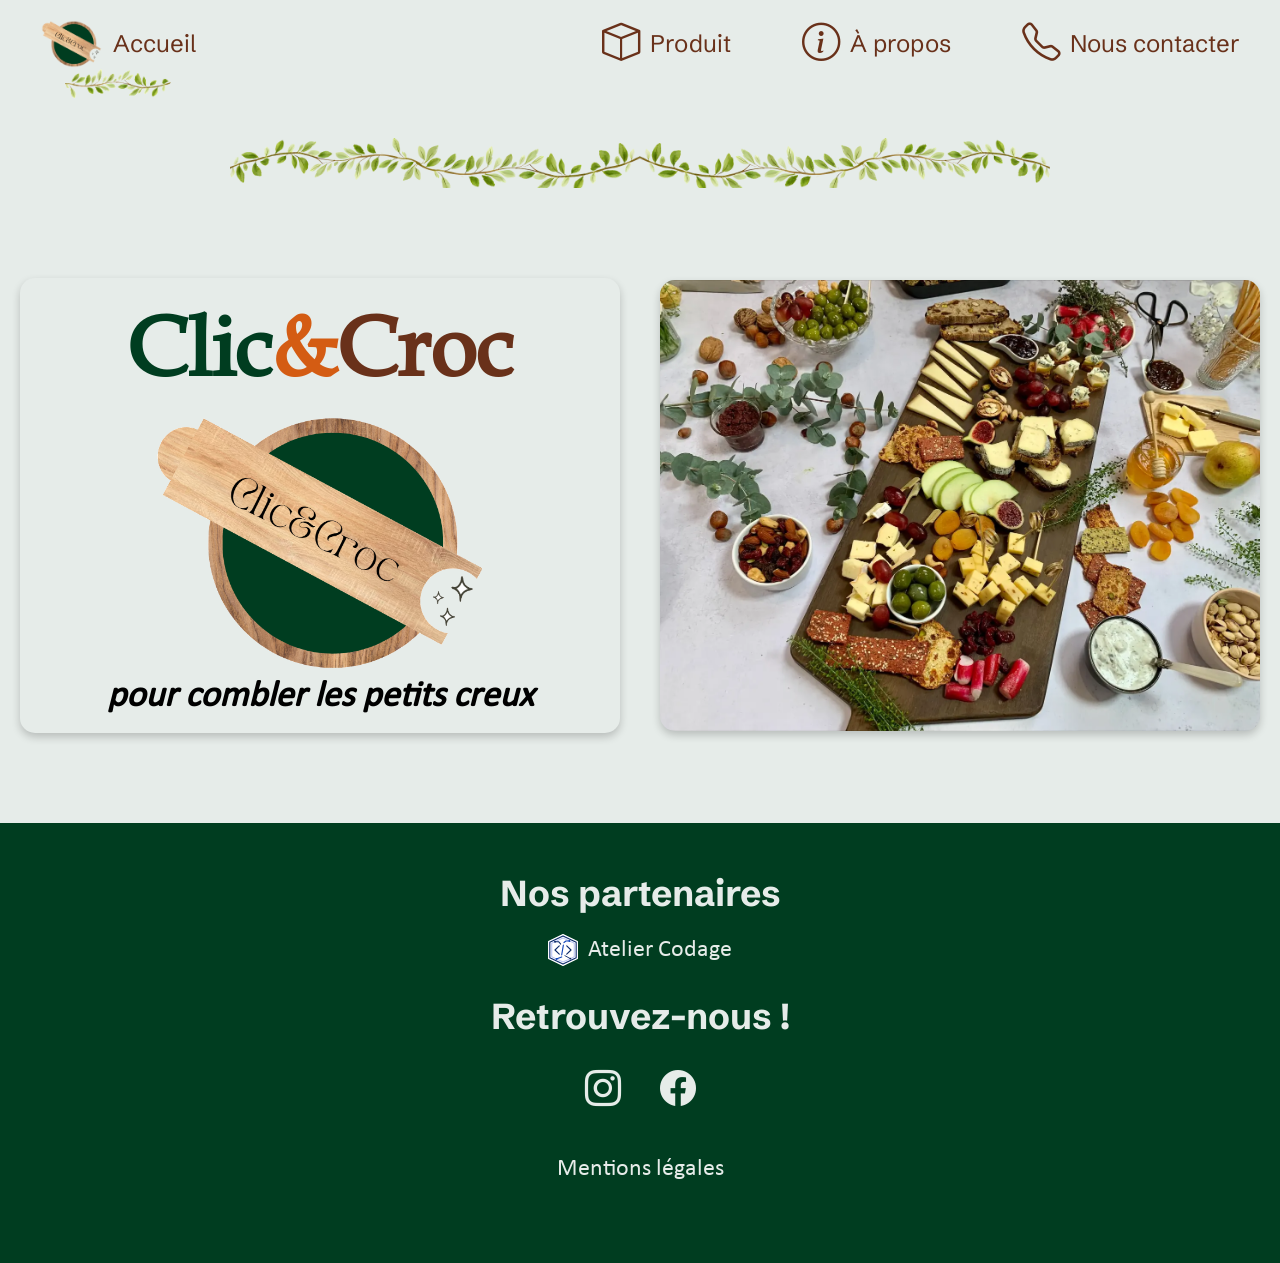
==== index.html @ 9d48530d "Add files via upload" ====
<!DOCTYPE html>
<html lang="fr">

<head>
    <meta charset="UTF-8">
    <meta name="viewport" content="width=device-width, initial-scale=1.0">
    <link rel="stylesheet" href="https://cdn.jsdelivr.net/npm/bootstrap-icons@1.13.1/font/bootstrap-icons.min.css">
    <link rel="preconnect" href="https://fonts.googleapis.com">
    <link rel="preconnect" href="https://fonts.gstatic.com" crossorigin>
    <link href="https://fonts.googleapis.com/css2?family=Schibsted+Grotesk:ital,wght@0,400..900;1,400..900&display=swap" rel="stylesheet">
    <link rel="stylesheet" href="./css/normalize.css">
    <link rel="stylesheet" href="./css/style.css">
    <title>Accueil</title>
</head>

<body>

    <!-- Contenu du header : navigation ------------------------------------------------------------->
    <header>
        <nav class="nav">

            <!-- Bouton Menu (visible sur téléphone ; caché sur ordi) -->
            <button class="nav__toggle" type="button" aria-label="Ouvrir le menu">
                <i class="bi bi-list" aria-hidden="true"></i>
            </button>

            <!-- Liste du menu (affiché/caché sur téléphone ; visible sur ordi) -->
            <ul class="nav__ribbon">
                <li class="left">
                    <a href="./index.html">
                        <div>                            
                            <img class="logo" src="./images/logo.png" alt="Le logo de la mini-entreprise">
                            <span>Accueil</span>
                        </div>
                        <div class="active"><img src="./images/soulignage-mini.png" alt="souligné"></div>
                    </a>
                </li>

                <li class="right">
                    <ul class="nav__list">
                        <li>
                            <a href="./pages/produit.html">
                                <div>
                                    <i class="bi bi-box"></i>
                                    <span>Produit</span>
                                </div>
                                <div class="underline"><img src="./images/soulignage-mini.png" alt="souligné"></div>
                            </a></li>
                        <li>
                            <a href="./pages/a-propos.html">
                                <div>
                                    <i class="bi bi-info-circle"></i>
                                    <span>À propos</span>
                                </div>                
                                <div class="underline"><img src="./images/soulignage-mini.png" alt="souligné"></div>             
                            </a>
                        </li>
                        <li>
                            <a href="./pages/contact.html">
                                <div>
                                    <i class="bi bi-telephone"></i>
                                    <span>Nous contacter</span>
                                </div>
                                <div class="underline"><img src="./images/soulignage-mini.png" alt="souligné"></div>
                            </a>
                        </li>
                    </ul>
                </div>
        </nav>

        <div class="separation">
            <img class="sep1" src="./images/separation.png" alt="">
            <img class="sep2" src="./images/separation.png" alt="">
        </div>
    </header>
    
    <!-- Contenu du main : contenu général de la page, organisé par sections ------------------------>
    <main class="accueil">
        <div class="text">
            <h3>
                <span class="name">
                    <span class="vert">Clic</span><span class="orange">&</span><span class="marron">Croc</span>
                </span>
            </h3>
            <img class="logo" src="./images/logo.png" alt="Logo Clic&Croc">
            <h4>pour combler les petits creux</h4>
        </div>
        <img src="./images/produit.png" alt="La Croc'planche">
    </main>

    <!-- Contenu du footer : bandeau de mentions légales -------------------------------------------->
    <footer>
        <section class="partenaires">
            <h2>Nos partenaires</h2>
            <ul class="partenaires__list">
                <li>
                    <img src="./images/logo-atelier.svg" alt="">
                    <span>Atelier Codage</span>
                </li>
            </ul>
        </section>
        
        <section class="reseaux">
            <h2>Retrouvez-nous !</h2>
            <ul class="reseaux__list">
                <li>
                    <a href="https://www.instagram.com/mini_entreprise_alcuin/" target="_blank" rel="noopener noreferrer">
                        <i class="bi bi-instagram"></i>
                    </a>
                </li>
                <li>
                    <a href="https://www.facebook.com/Mini.Alcuin" target="_blank" rel="noopener noreferrer">
                        <i class="bi bi-facebook"></i>
                    </a>
                </li>
            </ul>
        </section>
        
        <section>
            <a class="mentions" href="./pages/mentions-legales.html" target="_blank">Mentions légales</a>
        </section>
    </footer>
</body>
</html>
---- css/style.css ----
/* ------------------------------------------- POLICES D'ÉCRITURE ------------------------------------------ */
@font-face {
    font-family: "Book Antiqua";
    src: url("../fonts/book-antiqua.ttf");
    font-display: swap;
}

@font-face {
    font-family: "Calibri";
    src: url("../fonts/calibri.ttf");
    font-display: swap;
}


/* ----------------------------------------------- VARIABLES ----------------------------------------------- */
:root {
    --marron: rgba(105, 49, 26);
    --vert: rgba(0, 61, 32);
    --orange: rgba(212, 92, 19);
    --near-white: rgb(230, 236, 233);
}

* {
    margin: 0;
    padding: 0;
    box-sizing: border-box;
}

html {
    font-size: clamp(1rem, 2vw, 1.5rem);
    font-family: "Calibri", sans-serif;
}

body {
    background-color: var(--near-white);
}


/* -------------------------------- GESTION DU MENU SMARTPHONE / ORDINATEUR -------------------------------- */
.nav {
    color: var(--marron);
    padding-top: 10px;
}

.nav__list {
    display: flex;
    flex-wrap: nowrap;
    gap: 4vw;
    list-style: none;
}

.nav__toggle {
    padding: 10px;
}

.nav__toggle i {
    margin: 10px;
    color: var(--marron);
}

.nav__ribbon {
    display: flex;
    flex-wrap: nowrap;
    justify-content: space-between;
    align-items: center;
    padding: 0 30px;
}

.left {
    justify-content: center;
    align-items: center;
    list-style: none;
}

.left a {
    display: flex;
}

.left, .nav__list li {
    display: flex;
    flex-direction: column;
    align-items: center;
}

.right {
    display: flex;
    gap: 2em;
    justify-content: flex-end;
}

.nav__list i, .nav__toggle i, .left .logo {
    font-size: 1.6rem;
    height: 2rem;
}

.nav__list a div:first-child, .left a div:first-child {
    display: flex;
    align-items: center;
    margin: 0;
}

.left a, .nav__list a {
    display: flex;
    align-items: center;
    flex-direction: column;
    text-decoration: none;
    color: var(--marron);
    padding: 10px;
    border-radius: 50px;
    font-family: "Schibsted Grotesk", sans-serif;
}

.left a > div:first-child, .nav__list a > div:first-child {
    display: flex;
    flex-wrap: nowrap;
    gap: 10px;
    align-items: center;
}

.underline, .active {
    height: 60px;
}

.active img {
    height: 30px;
}

.underline img {
    visibility: hidden;
}

.nav__list a:hover img, .left a:hover img {
    visibility: visible;
}

.underline img {
    display: block;
    height: 30px;
}

.separation {
    max-height: 50px;
    max-width: 95vw;
    display: flex;
    flex-wrap: nowrap;
    gap: 0;
    margin: auto;
    width: fit-content;
}

.sep1, .sep2 {
    max-width: 50%;
    max-height: 50px;
}

.sep2 {
    transform: scaleX(-1);
}

/* Spécifique smartphone ----------------------------------------------------- */
@media screen and (max-width: 767px) {
    .nav {
        padding: 0;
    }

    .nav__toggle {
        display: flex;
    }

    .nav__ribbon {
        display: none;
        flex-direction: column;
        align-items: stretch;
        gap: 0;
        width: 100%;
        padding: 0;
    }

    .left, .nav__list li {
        width: 100%;
        justify-content: stretch;
        align-items: flex-start;
    }

    .left a, .nav__list a {
        width: 100%;
        align-items: flex-start;
    }

    .nav__list {
        flex-direction: column;
        align-items: flex-start;
        gap: 0;
        width: 100%;
    }

    .left img {
        background-color: var(--near-white);
    }

    .nav__ribbon .active, .nav__ribbon .underline  {
        display: none;
    }

    .nav__ribbon a:active {
        background-color: var(--marron);
        color: var(--near-white);
        border-radius: 0;
    }

    /* Affiche la liste du menu quand le focus est dans le nav */
    .nav:focus-within .nav__ribbon {
        display: flex;
    }

    .nav__toggle {
        all: unset;
        cursor: pointer;
        display: flex;
        align-items: center;
        justify-content: center;
    }
}

/* Spécifique ordinateur ----------------------------------------------------- */
@media screen and (min-width: 768px) {
    .nav__toggle {
        display: none;
    }
    .nav__list {
        display: flex;
        flex-direction: row;
    }
}

/* ------------------------------------------- MAIN ------------------------------------------ */
.name {
    font-family: "Book Antiqua", serif;
    font-weight: bold;
    font-size: 3.5rem;
}

.name .vert {
    color: var(--vert);
}

.name .orange {
    color: var(--orange);
}

.name .marron {
    color: var(--marron);
}

main p, main li {
    line-height: 1.5em;
}

main h3 {
    font-size: 4.2rem;
}

main h4 {
    font-size: 1.5rem;
    font-style: italic;
}

main .logo__coul1 {
    color: var(--marron);
}

main .logo__coul2 {
    color: var(--vert);
}

main .logo__coul3 {
    color: var(--orange);
}

main img {
    display: block;
    border-radius: 15px;
    text-align: center;
}

main ul {
    list-style-position: inside;
}

/* Main - Accueil ------------------------------------------ */
.accueil {
    display: flex;
    flex-wrap: wrap;
    gap: 3vw;
    width: 100%;
    align-items: center;
    margin: 40px 0;
    background: url("../images/bois.jpg") center;
    background-size: 100%;
    padding: 20px;
}

.accueil > * {
    width: 100%;
    min-width: 300px;
    max-width: 600px;
    box-shadow: 0 4px 8px rgb(0, 0, 0, 0.2);
    border-radius: 15px;
    margin: 30px auto;
    background-color: var(--near-white);
}

.accueil > div {
    padding: 15px;
}

.name-slogan {
    display: flex;
    flex-direction: column;
    align-items: center;
}

.accueil img {
    display: block;
    max-width: 600px;
}

.accueil .text {
    display: flex;
    flex-direction: column;
    align-items: center;
    justify-content: center;
}

.accueil .logo {
    max-width: 350px;
}

/* Main - A Propos ------------------------------------------ */
.a-propos {
    display: flex;
    flex-direction: column;
    gap: 0;
    align-items: flex-start;
    margin: auto;
    font-size: 1rem;
}

.organigramme {
    display: flex;
    flex-wrap: wrap;
    justify-content: center;
    margin-bottom: 3vw;
}

.organigramme section {
    display: flex;
    flex-direction: column;
    gap: 15px;
    max-width: 700px;
    min-width: 320px;
    width: 30%;
    border-radius: 15px;
    box-shadow: 0 4px 8px rgba(0, 0, 0, 0.2);
    margin: 20px;
}

.a-propos h2 {
    font-size: 3rem;
    color: var(--marron);
    font-family: "Schibsted Grotesk", sans-serif;
    margin: 4vw auto;
    text-align: center;
}

.a-propos h3{
    padding: 5px;
    border-top-left-radius: 11px;
    border-top-right-radius: 11px;
    background-color: var(--vert);
    color: var(--near-white);
    text-align: center;
    font-size: 1.2rem;
    font-weight: bold;
    font-style: normal;
}

.a-propos section > div {
    padding: 0 15px 15px 15px;
}

.a-propos p {
    margin: 0 5px;
    font-size: 1rem;
}

.a-propos p span {
    font-weight: bold;
}

/* Main - Contact ------------------------------------------ */
main.contact {
    display: block;
    min-width: 320px;
    width: 50%;
    max-width: 800px;
    line-height: 1.5em;
    margin: 80px auto;
    padding: 20px;
    border-radius: 15px;
    box-shadow: 0 4px 8px rgba(0, 0, 0, 0.2);
    font-size: 1.2rem;
}

.contact h3 {
    font-size: 1.8rem;
    line-height: 1.2em; 
}

.contact address {
    font-style: normal;
}

.contact a {
    color: var(--marron);
    text-decoration: none;
    display: flex;
    align-items: center;
    gap: 10px;
    padding: 5px 8px;
    border-radius: 15px;
    width: fit-content;
}

.contact a:hover {
    background-color: var(--orange);
    color: var(--near-white);
}

.contact a:active {
    background-color: var(--vert);
    color: var(--near-white);
}

.details h2 {
    font-family: "Schibsted Grotesk", sans-serif;
    font-size: 1.3rem;
}

.contact .reseaux {
    display: flex;
    flex-wrap: nowrap;
    margin: auto;
    width: fit-content;
}

.contact .reseaux a {
    padding: 15px;
    font-size: 2rem;
}

/* Main - Produit ------------------------------------------ */
main.produit {
    display: flex;
    flex-wrap: wrap;
    gap: 20px;
    margin: 40px 3vw;
    justify-content: center;
    align-items: center;
}

.produit > * {
    min-width: 300px;
    max-width: 600px;
    width: 100%;
    margin: 1vw;
    border-radius: 15px;
    box-shadow: 0 4px 8px rgba(0, 0, 0, 0.2);
}

.produit > div {
    padding: 15px;
}

.produit h2 {
    font-size: 2em;
    text-align: center;
}

.produit h3 {
    font-size: 1.5em;
    margin-top: 20px;
}


/* ------------------------------------------- FOOTER ------------------------------------------ */
footer {
    display: block;
    color: var(--near-white);
    background-color: var(--vert);
    padding: 20px;
    padding-bottom: 50px;
}

footer > section {
    width: fit-content;
    margin: 30px auto;
}

footer > section h2 {
    font-family: "Schibsted Grotesk", sans-serif;
    font-size: 1.5rem;
    margin: 0 0 20px;
    padding: 0;
    text-align: center;
    font-weight: bold;
}

.partenaires__list, .reseaux__list {
    display: flex;
    list-style: none;
    justify-content: center;
    align-items: center;
    gap: 15px;
    margin: 0;
    padding: 0;
}

.partenaires__list > li, .reseaux__list li {
    display: flex;
    flex-wrap: nowrap;
    gap: 10px;
    align-items: center;
}

footer img {
    width: 30px;
}

footer a {
    color: var(--near-white);
    text-decoration: none;
    padding: 10px;
    border: 2px solid transparent;
}

footer i {
    font-size: 1.5rem;
}

footer a:hover {
    border-color: var(--near-white);
    border-radius: 10px;
}

footer a:active {
    background-color: var(--near-white);
    border-color: var(--near-white);
    color: var(--vert);
}

/* ------------------------------------------- MENTIONS LEGALES ------------------------------------------ */
main.mentions {
    display: block;
    margin: 30px auto;
    width: 90vw;
}

main.mentions > section {
    width: 100%;
    max-width: 700px;
    margin: auto;
}

.mentions h1 {
    color: var(--marron);
    text-align: center;
    font-family: "Schibsted Grotesk", sans-serif;
    margin: auto;
}

.mentions h2 {
    color: var(--marron);
    padding-bottom: 5px;
    margin-bottom: 10px;
    border-bottom: 2px solid var(--marron);
    font-family: "Schibsted Grotesk", sans-serif;
}

.mentions address {
    font-style: normal;
    margin-left: 20px;
}

.mentions * {
    text-align: justify;
    line-height: 1.5em;
}

.mentions a {
    text-decoration: none;
    color: var(--marron);
    padding: 3px 5px;
}

.mentions a:hover {
    color: var(--orange);
}

.mentions a:active {
    color: var(--near-white);
    background-color: var(--marron);
}
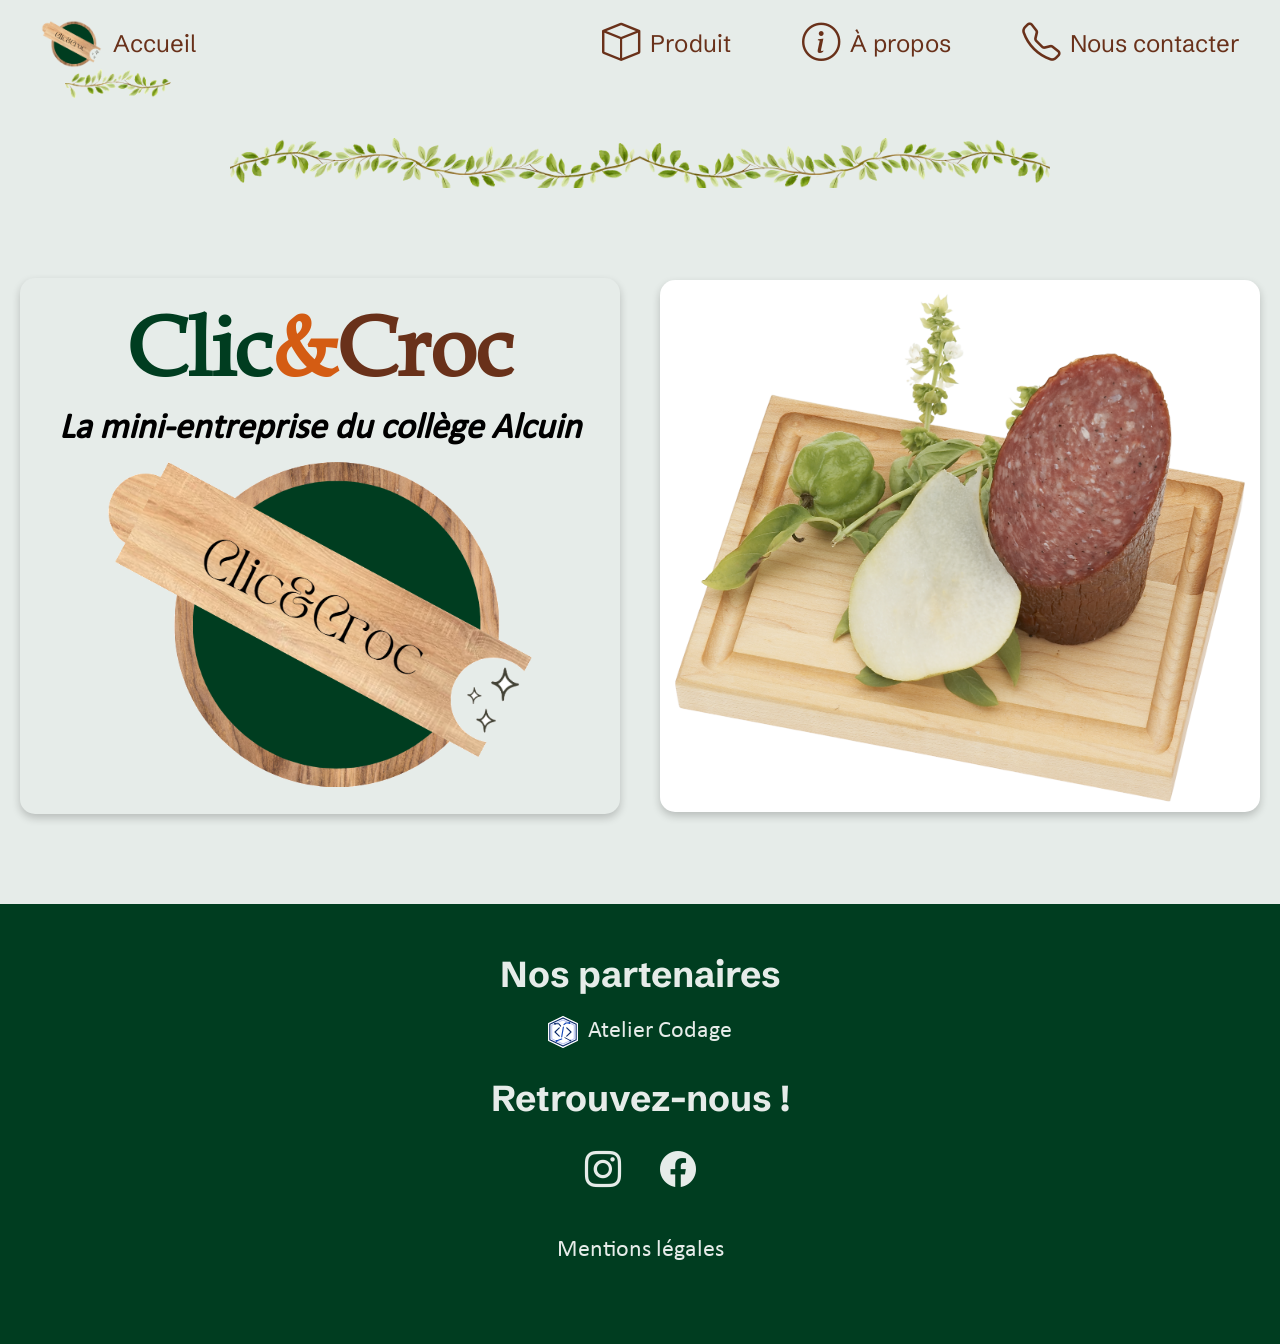
==== commit e8d1e004: "Add files via upload" ====
--- a/index.html
+++ b/index.html
@@ -77,13 +77,21 @@
     <!-- Contenu du main : contenu général de la page, organisé par sections ------------------------>
     <main class="accueil">
         <div class="text">
-            <h3>
-                <span class="name">
-                    <span class="vert">Clic</span><span class="orange">&</span><span class="marron">Croc</span>
-                </span>
-            </h3>
-            <img class="logo" src="./images/logo.png" alt="Logo Clic&Croc">
-            <h4>pour combler les petits creux</h4>
+            <div class="animation">
+                <h3>
+                    <span class="name">
+                        <span style="--i:0" class="vert">Clic</span><span style="--i:1" class="orange">&</span><span style="--i:2" class="marron">Croc</span>
+                    </span>
+                </h3>
+                <h4 class="animation">
+                    <span style="--i:3">La</span>
+                    <span style="--i:4">mini-</span><span style="--i:5">entreprise</span>
+                    <span style="--i:6">du</span>
+                    <span style="--i:7">collège</span>
+                    <span style="--i:8">Alcuin</span>
+                </h4>
+            </div>
+            <img style="--i:9" class="logo" src="./images/logo.png" alt="Logo Clic&Croc">
         </div>
         <img src="./images/produit.png" alt="La Croc'planche">
     </main>
--- a/css/style.css
+++ b/css/style.css
@@ -320,11 +320,6 @@
     align-items: center;
 }
 
-.accueil img {
-    display: block;
-    max-width: 600px;
-}
-
 .accueil .text {
     display: flex;
     flex-direction: column;
@@ -333,7 +328,27 @@
 }
 
 .accueil .logo {
-    max-width: 350px;
+    max-width: 80%;
+}
+
+.animation {
+  text-align: center;
+}
+
+.animation span {
+  opacity: 0;
+  filter: blur(6px);
+  transform: translateX(20px);
+  animation: reveal 1s forwards;
+  animation-delay: calc(var(--i) * 0.2s);
+}
+
+@keyframes reveal {
+  to {
+    opacity: 1;
+    filter: blur(0);
+    transform: translateX(0);
+  }
 }
 
 /* Main - A Propos ------------------------------------------ */
@@ -492,6 +507,12 @@
     margin-top: 20px;
 }
 
+.produit h4 {
+    text-align: center;
+    font-size: 1.2em;
+
+}
+
 
 /* ------------------------------------------- FOOTER ------------------------------------------ */
 footer {
@@ -566,6 +587,11 @@
     width: 90vw;
 }
 
+.mentions .company-name {
+    font-family: "Book Antiqua", "serif";
+    font-size: 1em;
+}
+
 main.mentions > section {
     width: 100%;
     max-width: 700px;
@@ -610,4 +636,4 @@
 .mentions a:active {
     color: var(--near-white);
     background-color: var(--marron);
-}+}
